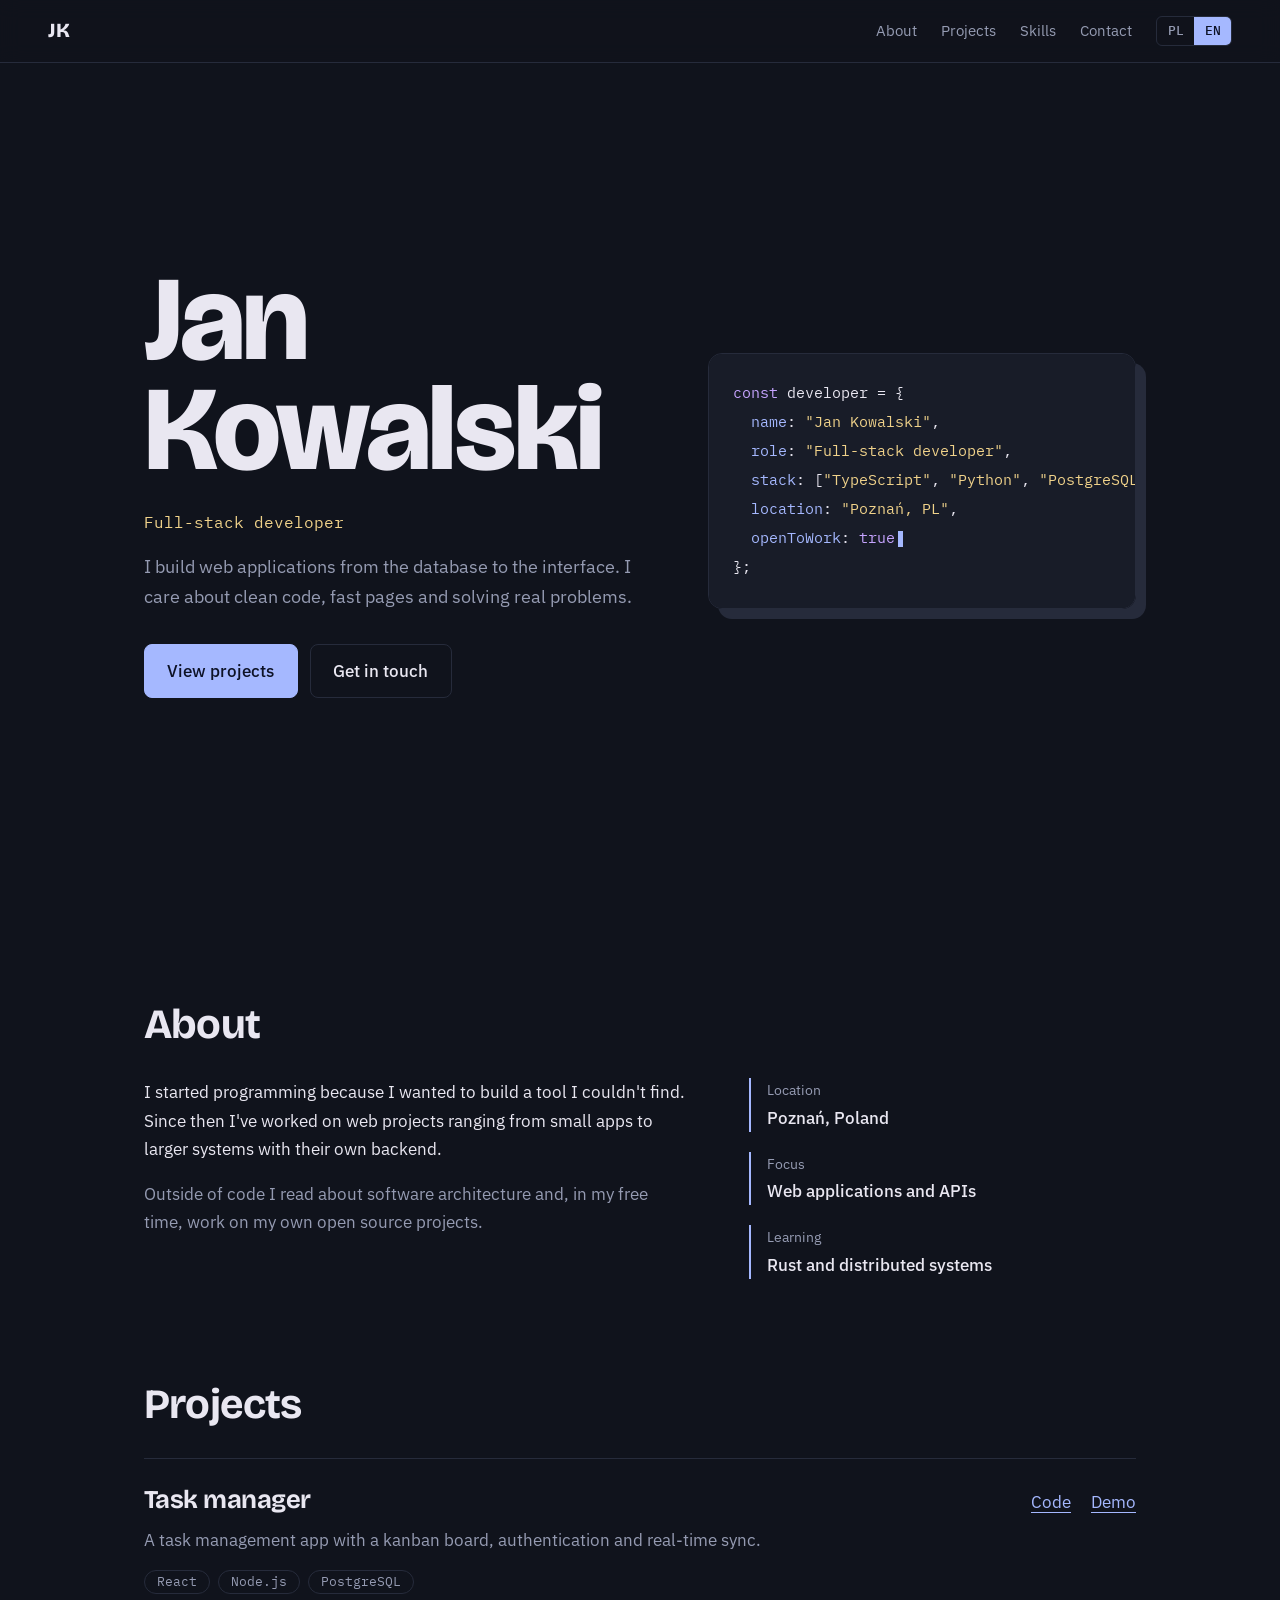
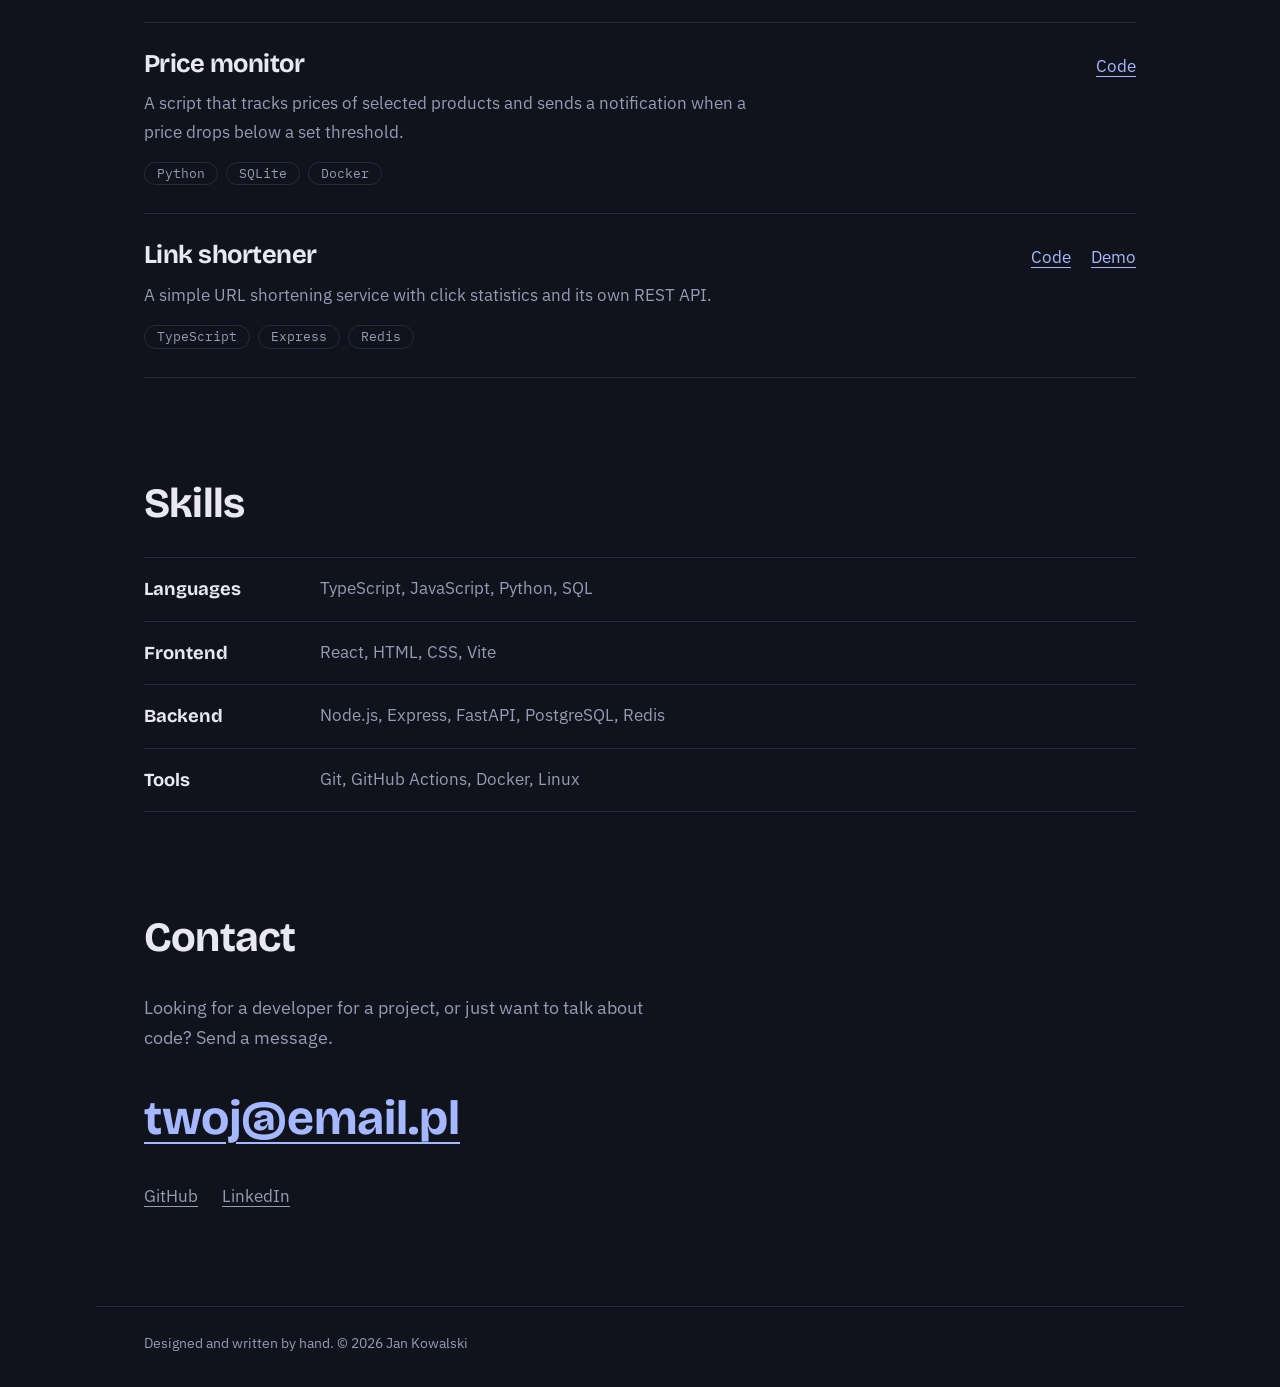
==== index.html @ 386840fb "Stronka chyba" ====
<!DOCTYPE html>
<html lang="pl">
<head>
  <meta charset="utf-8">
  <meta name="viewport" content="width=device-width, initial-scale=1">
  <title>Jan Kowalski – Full-stack developer</title>
  <meta name="description" content="Portfolio Jana Kowalskiego, full-stack developera. Projekty, umiejętności i kontakt.">
  <meta name="theme-color" content="#10131c">

  <link rel="preconnect" href="https://fonts.googleapis.com">
  <link rel="preconnect" href="https://fonts.gstatic.com" crossorigin>
  <link href="https://fonts.googleapis.com/css2?family=Bricolage+Grotesque:opsz,wght@12..96,500;12..96,700;12..96,800&family=IBM+Plex+Mono:wght@400;500&family=IBM+Plex+Sans:wght@400;500&display=swap" rel="stylesheet">
  <link rel="stylesheet" href="style.css">
</head>
<body>
  <a class="skip" href="#main" data-i18n="skip">Przejdź do treści</a>

  <header class="site-header">
    <a class="brand" href="#top">JK</a>
    <nav aria-label="Menu główne" data-i18n-aria="nav.label">
      <a href="#about" data-i18n="nav.about">O mnie</a>
      <a href="#projects" data-i18n="nav.projects">Projekty</a>
      <a href="#skills" data-i18n="nav.skills">Umiejętności</a>
      <a href="#contact" data-i18n="nav.contact">Kontakt</a>
    </nav>
    <div class="lang" role="group" aria-label="Język" data-i18n-aria="lang.label">
      <button type="button" data-lang="pl" aria-pressed="true">PL</button>
      <button type="button" data-lang="en" aria-pressed="false">EN</button>
    </div>
  </header>

  <main id="main">
    <section class="hero" id="top">
      <div class="hero-text">
        <h1>Jan<br>Kowalski</h1>
        <p class="role" data-i18n="hero.role">Full-stack developer</p>
        <p class="lead" data-i18n="hero.lead">Buduję aplikacje webowe od bazy danych po interfejs. Lubię czysty kod, szybkie strony i rozwiązywanie realnych problemów.</p>
        <div class="actions">
          <a class="btn primary" href="#projects" data-i18n="hero.cta1">Zobacz projekty</a>
          <a class="btn" href="#contact" data-i18n="hero.cta2">Napisz do mnie</a>
        </div>
      </div>

      <figure class="code" aria-label="Fragment kodu opisujący autora">
<pre><code><span class="k">const</span> <span class="v">developer</span> = {
  <span class="p">name</span>: <span class="s">"Jan Kowalski"</span>,
  <span class="p">role</span>: <span class="s">"Full-stack developer"</span>,
  <span class="p">stack</span>: [<span class="s">"TypeScript"</span>, <span class="s">"Python"</span>, <span class="s">"PostgreSQL"</span>],
  <span class="p">location</span>: <span class="s">"Poznań, PL"</span>,
  <span class="p">openToWork</span>: <span class="k">true</span><span class="caret" aria-hidden="true"></span>
};</code></pre>
      </figure>
    </section>

    <section id="about" class="block">
      <h2 data-i18n="about.title">O mnie</h2>
      <div class="about-grid">
        <div class="prose">
          <p data-i18n="about.p1">Zacząłem programować, bo chciałem sam zbudować narzędzie, którego nie mogłem znaleźć. Od tamtej pory pracuję nad projektami webowymi: od małych aplikacji po większe systemy z własnym backendem.</p>
          <p data-i18n="about.p2">Poza kodem czytam o architekturze oprogramowania, a w wolnych chwilach rozwijam własne projekty open source.</p>
        </div>
        <dl class="facts">
          <div><dt data-i18n="about.f1.l">Lokalizacja</dt><dd data-i18n="about.f1.v">Poznań, Polska</dd></div>
          <div><dt data-i18n="about.f2.l">Skupiam się na</dt><dd data-i18n="about.f2.v">Aplikacjach webowych i API</dd></div>
          <div><dt data-i18n="about.f3.l">Uczę się</dt><dd data-i18n="about.f3.v">Rust i systemów rozproszonych</dd></div>
        </dl>
      </div>
    </section>

    <section id="projects" class="block">
      <h2 data-i18n="projects.title">Projekty</h2>
      <ul class="projects">
        <li>
          <div class="proj-head">
            <h3 data-i18n="p1.title">Menedżer zadań</h3>
            <div class="links">
              <a href="https://github.com/TWOJ-LOGIN/projekt-1" target="_blank" rel="noopener" data-i18n="link.code">Kod</a>
              <a href="https://twoj-login.github.io/projekt-1" target="_blank" rel="noopener" data-i18n="link.demo">Demo</a>
            </div>
          </div>
          <p data-i18n="p1.desc">Aplikacja do zarządzania zadaniami z tablicą kanban, logowaniem i synchronizacją w czasie rzeczywistym.</p>
          <ul class="tags"><li>React</li><li>Node.js</li><li>PostgreSQL</li></ul>
        </li>
        <li>
          <div class="proj-head">
            <h3 data-i18n="p2.title">Monitor cen</h3>
            <div class="links">
              <a href="https://github.com/TWOJ-LOGIN/projekt-2" target="_blank" rel="noopener" data-i18n="link.code">Kod</a>
            </div>
          </div>
          <p data-i18n="p2.desc">Skrypt, który śledzi ceny wybranych produktów i wysyła powiadomienie, gdy cena spadnie poniżej ustalonego progu.</p>
          <ul class="tags"><li>Python</li><li>SQLite</li><li>Docker</li></ul>
        </li>
        <li>
          <div class="proj-head">
            <h3 data-i18n="p3.title">Skracacz linków</h3>
            <div class="links">
              <a href="https://github.com/TWOJ-LOGIN/projekt-3" target="_blank" rel="noopener" data-i18n="link.code">Kod</a>
              <a href="https://twoj-login.github.io/projekt-3" target="_blank" rel="noopener" data-i18n="link.demo">Demo</a>
            </div>
          </div>
          <p data-i18n="p3.desc">Prosty serwis do skracania adresów URL z statystykami kliknięć i własnym REST API.</p>
          <ul class="tags"><li>TypeScript</li><li>Express</li><li>Redis</li></ul>
        </li>
      </ul>
    </section>

    <section id="skills" class="block">
      <h2 data-i18n="skills.title">Umiejętności</h2>
      <dl class="skills">
        <div><dt data-i18n="skills.lang">Języki</dt><dd>TypeScript, JavaScript, Python, SQL</dd></div>
        <div><dt data-i18n="skills.front">Frontend</dt><dd>React, HTML, CSS, Vite</dd></div>
        <div><dt data-i18n="skills.back">Backend</dt><dd>Node.js, Express, FastAPI, PostgreSQL, Redis</dd></div>
        <div><dt data-i18n="skills.tools">Narzędzia</dt><dd>Git, GitHub Actions, Docker, Linux</dd></div>
      </dl>
    </section>

    <section id="contact" class="block contact">
      <h2 data-i18n="contact.title">Kontakt</h2>
      <p class="lead" data-i18n="contact.lead">Szukasz developera do projektu albo chcesz po prostu porozmawiać o kodzie? Napisz.</p>
      <a class="mail" href="mailto:twoj@email.pl">twoj@email.pl</a>
      <ul class="social">
        <li><a href="https://github.com/TWOJ-LOGIN" target="_blank" rel="noopener">GitHub</a></li>
        <li><a href="https://www.linkedin.com/in/TWOJ-PROFIL" target="_blank" rel="noopener">LinkedIn</a></li>
      </ul>
    </section>
  </main>

  <footer class="site-footer">
    <p><span data-i18n="footer.text">Zaprojektowane i napisane ręcznie.</span> © <span id="year">2026</span> Jan Kowalski</p>
  </footer>

  <script src="script.js"></script>
</body>
</html>
---- style.css ----
/* ---------- Tokens ---------- */
:root {
  --bg: #10131c;
  --surface: #181c28;
  --line: #262b3b;
  --text: #e9e7f1;
  --muted: #959bb2;
  --accent: #a5b8ff;
  --accent-ink: #0d1226;
  --warm: #f0d28a;

  --font-display: "Bricolage Grotesque", system-ui, sans-serif;
  --font-body: "IBM Plex Sans", system-ui, sans-serif;
  --font-mono: "IBM Plex Mono", ui-monospace, monospace;

  --gutter: clamp(1.25rem, 5vw, 3rem);
  --max: 68rem;
}

/* ---------- Base ---------- */
*, *::before, *::after { box-sizing: border-box; }

html { scroll-behavior: smooth; scroll-padding-top: 5rem; }

body {
  margin: 0;
  background: var(--bg);
  color: var(--text);
  font-family: var(--font-body);
  font-size: 1.0625rem;
  line-height: 1.65;
  -webkit-font-smoothing: antialiased;
}

h1, h2, h3 {
  font-family: var(--font-display);
  line-height: 1.05;
  margin: 0;
  letter-spacing: -0.02em;
}

p { margin: 0 0 1em; }
a { color: inherit; }

:focus-visible {
  outline: 2px solid var(--accent);
  outline-offset: 3px;
  border-radius: 2px;
}

.skip {
  position: absolute;
  left: 1rem;
  top: -4rem;
  background: var(--accent);
  color: var(--accent-ink);
  padding: 0.5rem 1rem;
  z-index: 20;
}
.skip:focus { top: 1rem; }

/* ---------- Header ---------- */
.site-header {
  position: sticky;
  top: 0;
  z-index: 10;
  display: flex;
  align-items: center;
  gap: 1.5rem;
  padding: 0.9rem var(--gutter);
  background: color-mix(in srgb, var(--bg) 88%, transparent);
  backdrop-filter: blur(10px);
  border-bottom: 1px solid var(--line);
}

.brand {
  font-family: var(--font-display);
  font-weight: 800;
  font-size: 1.25rem;
  text-decoration: none;
  margin-right: auto;
}

.site-header nav { display: flex; gap: 1.5rem; }
.site-header nav a {
  text-decoration: none;
  color: var(--muted);
  font-size: 0.95rem;
  transition: color 0.15s;
}
.site-header nav a:hover { color: var(--text); }

.lang { display: flex; border: 1px solid var(--line); border-radius: 6px; overflow: hidden; }
.lang button {
  font: 500 0.8rem var(--font-mono);
  background: transparent;
  color: var(--muted);
  border: 0;
  padding: 0.35rem 0.65rem;
  cursor: pointer;
}
.lang button[aria-pressed="true"] { background: var(--accent); color: var(--accent-ink); }

/* ---------- Layout ---------- */
main, .site-footer { max-width: var(--max); margin: 0 auto; padding: 0 var(--gutter); }

.block { padding: clamp(3.5rem, 9vw, 6.5rem) 0 0; }
.block > h2 {
  font-size: clamp(1.9rem, 4vw, 2.6rem);
  margin-bottom: 2rem;
}

/* ---------- Hero ---------- */
.hero {
  display: grid;
  grid-template-columns: 1.15fr 1fr;
  gap: clamp(2rem, 6vw, 4.5rem);
  align-items: center;
  min-height: calc(100svh - 4rem);
  padding: 3rem 0;
}

.hero h1 {
  font-size: clamp(3.6rem, 11vw, 7.5rem);
  font-weight: 800;
  line-height: 0.92;
}

.role {
  font-family: var(--font-mono);
  color: var(--warm);
  font-size: 1rem;
  margin: 1.5rem 0 1rem;
}

.lead { max-width: 34rem; color: var(--muted); font-size: 1.15rem; }

.actions { display: flex; flex-wrap: wrap; gap: 0.75rem; margin-top: 2rem; }

.btn {
  display: inline-block;
  padding: 0.75rem 1.4rem;
  border: 1px solid var(--line);
  border-radius: 8px;
  text-decoration: none;
  font-weight: 500;
  transition: border-color 0.15s, transform 0.15s;
}
.btn:hover { border-color: var(--accent); }
.btn.primary { background: var(--accent); border-color: var(--accent); color: var(--accent-ink); }
.btn.primary:hover { transform: translateY(-2px); }

/* Code card: the one memorable element */
.code {
  margin: 0;
  background: var(--surface);
  border: 1px solid var(--line);
  border-radius: 14px;
  padding: 1.6rem 1.5rem;
  box-shadow: 10px 10px 0 var(--line);
  overflow-x: auto;
}
.code pre { margin: 0; }
.code code {
  font-family: var(--font-mono);
  font-size: clamp(0.8rem, 1.6vw, 0.95rem);
  line-height: 1.8;
  white-space: pre;
}
.code .k { color: #c6a4ff; }
.code .v { color: var(--text); }
.code .p { color: var(--accent); }
.code .s { color: var(--warm); }

.caret {
  display: inline-block;
  width: 0.55ch;
  height: 1.1em;
  margin-left: 0.3ch;
  background: var(--accent);
  vertical-align: text-bottom;
  animation: blink 1.1s steps(1) infinite;
}
@keyframes blink { 50% { opacity: 0; } }

/* ---------- About ---------- */
.about-grid {
  display: grid;
  grid-template-columns: 1.4fr 1fr;
  gap: clamp(2rem, 6vw, 4rem);
}
.prose { max-width: 38rem; }
.prose p { color: var(--muted); }
.prose p:first-child { color: var(--text); }

.facts { margin: 0; display: grid; gap: 1.25rem; align-content: start; }
.facts div { border-left: 2px solid var(--accent); padding-left: 1rem; }
.facts dt { color: var(--muted); font-size: 0.9rem; }
.facts dd { margin: 0.1rem 0 0; font-weight: 500; }

/* ---------- Projects ---------- */
.projects { list-style: none; margin: 0; padding: 0; }
.projects > li {
  padding: 1.75rem 0;
  border-top: 1px solid var(--line);
}
.projects > li:last-child { border-bottom: 1px solid var(--line); }

.proj-head {
  display: flex;
  justify-content: space-between;
  align-items: baseline;
  gap: 1rem;
  flex-wrap: wrap;
  margin-bottom: 0.6rem;
}
.proj-head h3 { font-size: 1.6rem; }

.links { display: flex; gap: 1.25rem; }
.links a {
  color: var(--accent);
  text-underline-offset: 4px;
}
.links a:hover { color: var(--text); }

.projects p { color: var(--muted); max-width: 40rem; margin-bottom: 1rem; }

.tags { list-style: none; display: flex; flex-wrap: wrap; gap: 0.5rem; margin: 0; padding: 0; }
.tags li {
  font: 400 0.8rem var(--font-mono);
  color: var(--muted);
  border: 1px solid var(--line);
  border-radius: 999px;
  padding: 0.15rem 0.75rem;
}

/* ---------- Skills ---------- */
.skills { margin: 0; display: grid; }
.skills div {
  display: grid;
  grid-template-columns: 10rem 1fr;
  gap: 1rem;
  padding: 1rem 0;
  border-top: 1px solid var(--line);
}
.skills div:last-child { border-bottom: 1px solid var(--line); }
.skills dt { font-family: var(--font-display); font-weight: 700; font-size: 1.15rem; }
.skills dd { margin: 0; color: var(--muted); }

/* ---------- Contact ---------- */
.contact { padding-bottom: clamp(3.5rem, 9vw, 6rem); }
.mail {
  display: inline-block;
  font-family: var(--font-display);
  font-weight: 700;
  font-size: clamp(1.6rem, 5vw, 3rem);
  color: var(--accent);
  text-underline-offset: 8px;
  text-decoration-thickness: 2px;
  margin: 0.5rem 0 1.5rem;
  word-break: break-all;
}
.mail:hover { color: var(--text); }

.social { list-style: none; display: flex; gap: 1.5rem; margin: 0; padding: 0; }
.social a { color: var(--muted); text-underline-offset: 4px; }
.social a:hover { color: var(--text); }

/* ---------- Footer ---------- */
.site-footer { border-top: 1px solid var(--line); padding-top: 1.5rem; padding-bottom: 2rem; }
.site-footer p { color: var(--muted); font-size: 0.9rem; margin: 0; }

/* ---------- Responsive ---------- */
@media (max-width: 52rem) {
  .hero { grid-template-columns: 1fr; min-height: 0; padding-top: 2.5rem; }
  .about-grid { grid-template-columns: 1fr; }
  .skills div { grid-template-columns: 1fr; gap: 0.25rem; }
}

@media (max-width: 40rem) {
  .site-header nav { display: none; }
}

@media (prefers-reduced-motion: reduce) {
  html { scroll-behavior: auto; }
  .caret { animation: none; }
  .btn { transition: none; }
}
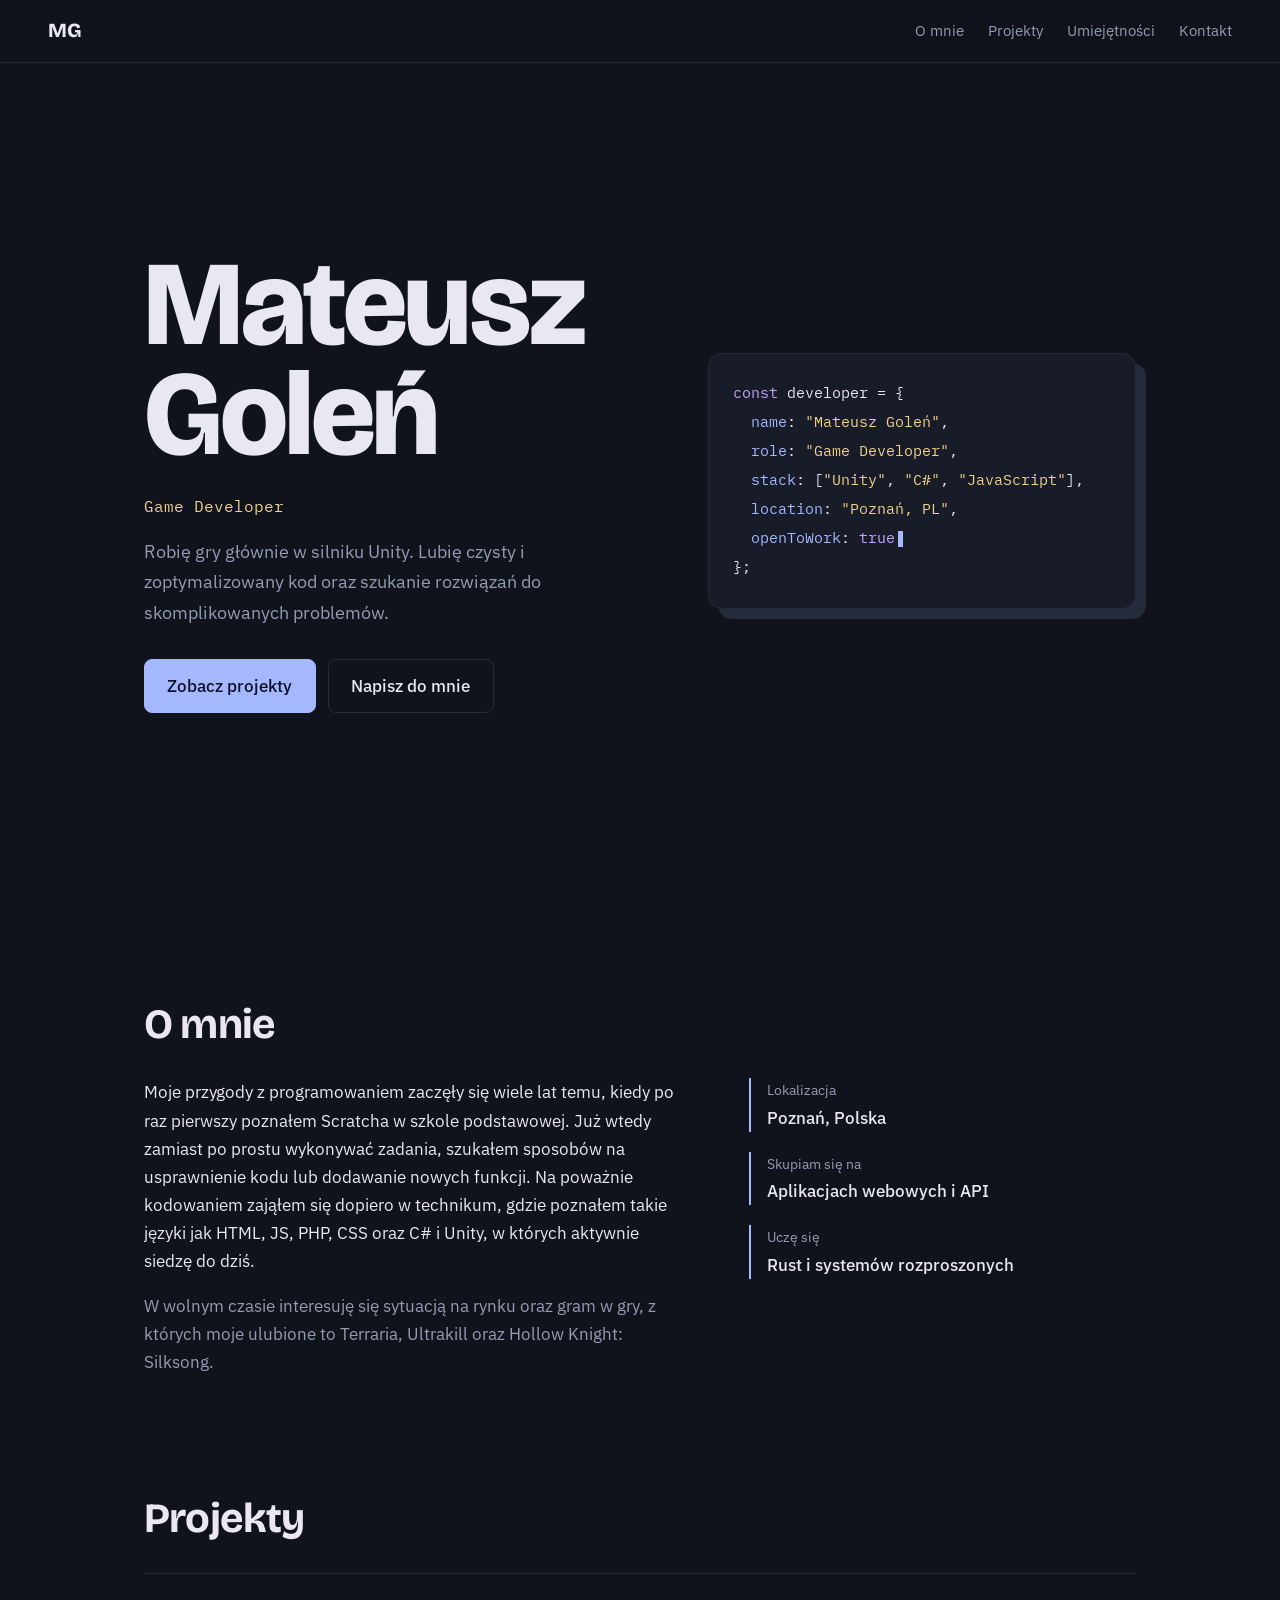
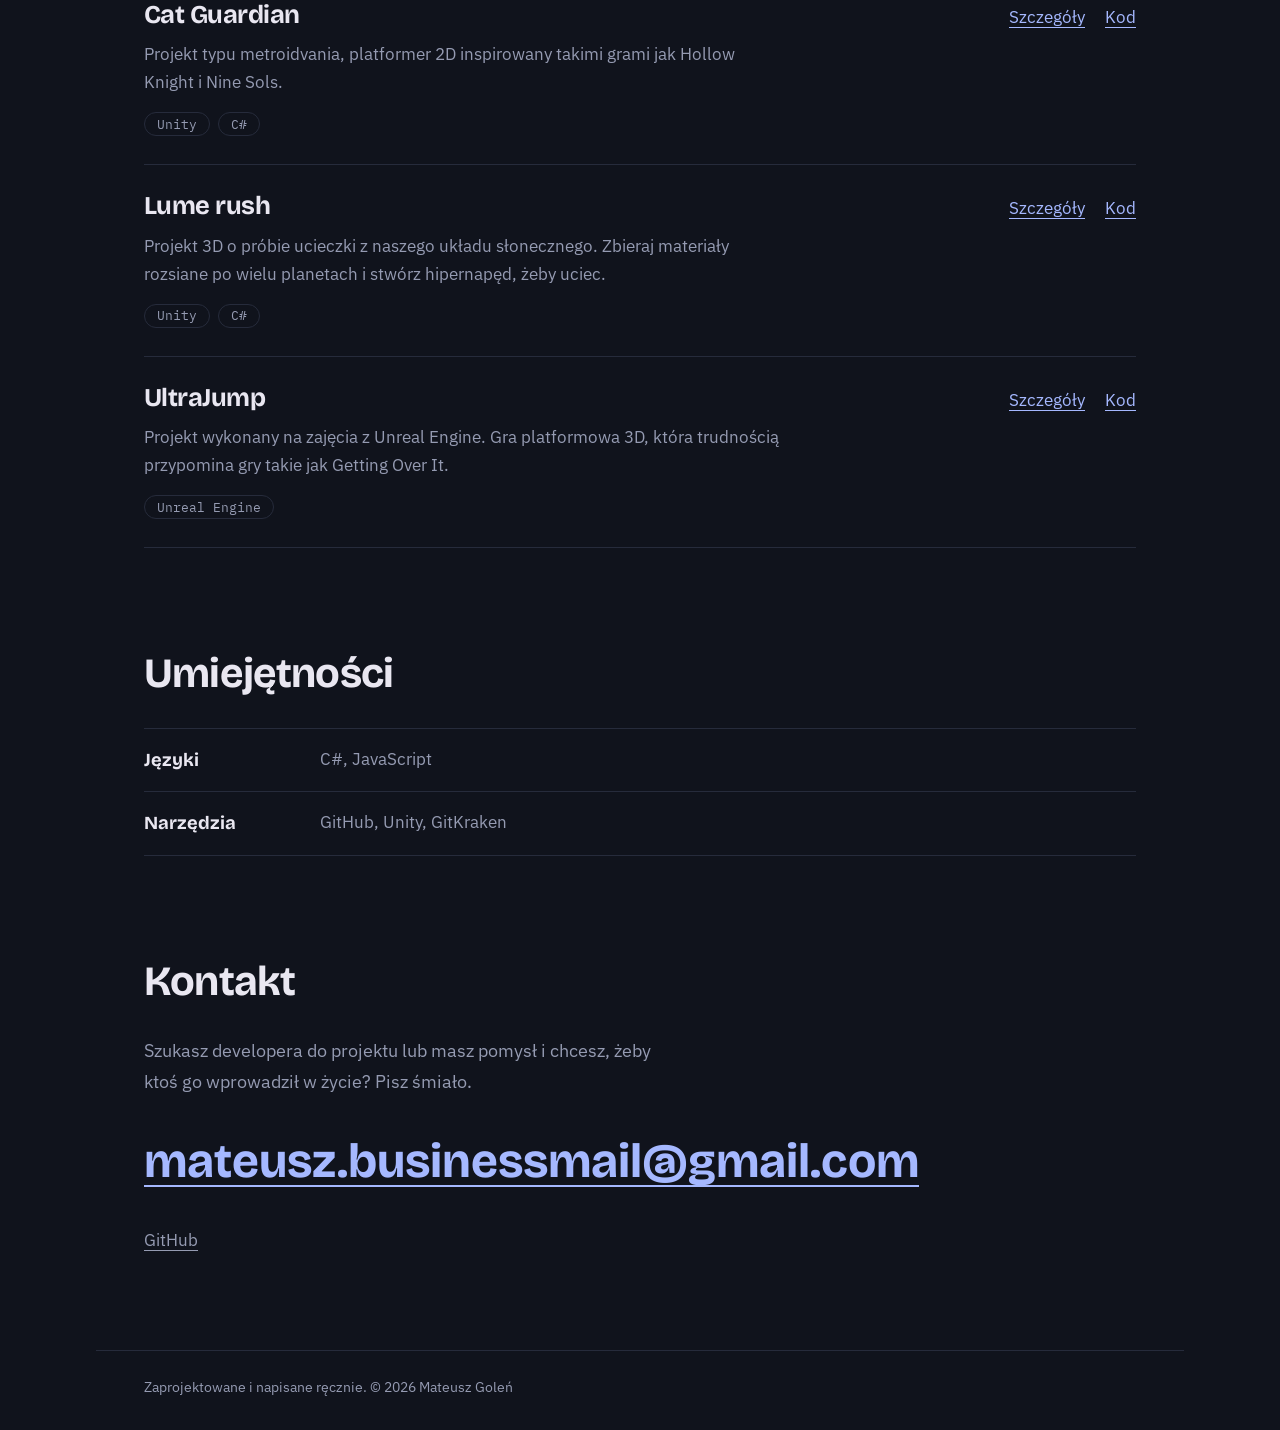
==== commit 8cc84a76: "Poprawki" ====
--- a/index.html
+++ b/index.html
@@ -3,8 +3,8 @@
 <head>
   <meta charset="utf-8">
   <meta name="viewport" content="width=device-width, initial-scale=1">
-  <title>Jan Kowalski – Full-stack developer</title>
-  <meta name="description" content="Portfolio Jana Kowalskiego, full-stack developera. Projekty, umiejętności i kontakt.">
+  <title>Mateusz Goleń – Game Developer</title>
+  <meta name="description" content="Portfolio Mateusza Goleń, game developera. Gry tworzone głównie w Unity. Projekty, umiejętności i kontakt.">
   <meta name="theme-color" content="#10131c">
 
   <link rel="preconnect" href="https://fonts.googleapis.com">
@@ -13,39 +13,35 @@
   <link rel="stylesheet" href="style.css">
 </head>
 <body>
-  <a class="skip" href="#main" data-i18n="skip">Przejdź do treści</a>
+  <a class="skip" href="#main">Przejdź do treści</a>
 
   <header class="site-header">
-    <a class="brand" href="#top">JK</a>
-    <nav aria-label="Menu główne" data-i18n-aria="nav.label">
-      <a href="#about" data-i18n="nav.about">O mnie</a>
-      <a href="#projects" data-i18n="nav.projects">Projekty</a>
-      <a href="#skills" data-i18n="nav.skills">Umiejętności</a>
-      <a href="#contact" data-i18n="nav.contact">Kontakt</a>
+    <a class="brand" href="#top">MG</a>
+    <nav aria-label="Menu główne">
+      <a href="#about">O mnie</a>
+      <a href="#projects">Projekty</a>
+      <a href="#skills">Umiejętności</a>
+      <a href="#contact">Kontakt</a>
     </nav>
-    <div class="lang" role="group" aria-label="Język" data-i18n-aria="lang.label">
-      <button type="button" data-lang="pl" aria-pressed="true">PL</button>
-      <button type="button" data-lang="en" aria-pressed="false">EN</button>
-    </div>
   </header>
 
   <main id="main">
     <section class="hero" id="top">
       <div class="hero-text">
-        <h1>Jan<br>Kowalski</h1>
-        <p class="role" data-i18n="hero.role">Full-stack developer</p>
-        <p class="lead" data-i18n="hero.lead">Buduję aplikacje webowe od bazy danych po interfejs. Lubię czysty kod, szybkie strony i rozwiązywanie realnych problemów.</p>
+        <h1>Mateusz<br>Goleń</h1>
+        <p class="role">Game Developer</p>
+        <p class="lead">Robię gry głównie w silniku Unity. Lubię czysty i zoptymalizowany kod oraz szukanie rozwiązań do skomplikowanych problemów.</p>
         <div class="actions">
-          <a class="btn primary" href="#projects" data-i18n="hero.cta1">Zobacz projekty</a>
-          <a class="btn" href="#contact" data-i18n="hero.cta2">Napisz do mnie</a>
+          <a class="btn primary" href="#projects">Zobacz projekty</a>
+          <a class="btn" href="#contact">Napisz do mnie</a>
         </div>
       </div>
 
       <figure class="code" aria-label="Fragment kodu opisujący autora">
 <pre><code><span class="k">const</span> <span class="v">developer</span> = {
-  <span class="p">name</span>: <span class="s">"Jan Kowalski"</span>,
-  <span class="p">role</span>: <span class="s">"Full-stack developer"</span>,
-  <span class="p">stack</span>: [<span class="s">"TypeScript"</span>, <span class="s">"Python"</span>, <span class="s">"PostgreSQL"</span>],
+  <span class="p">name</span>: <span class="s">"Mateusz Goleń"</span>,
+  <span class="p">role</span>: <span class="s">"Game Developer"</span>,
+  <span class="p">stack</span>: [<span class="s">"Unity"</span>, <span class="s">"C#"</span>, <span class="s">"JavaScript"</span>],
   <span class="p">location</span>: <span class="s">"Poznań, PL"</span>,
   <span class="p">openToWork</span>: <span class="k">true</span><span class="caret" aria-hidden="true"></span>
 };</code></pre>
@@ -53,81 +49,79 @@
     </section>
 
     <section id="about" class="block">
-      <h2 data-i18n="about.title">O mnie</h2>
+      <h2>O mnie</h2>
       <div class="about-grid">
         <div class="prose">
-          <p data-i18n="about.p1">Zacząłem programować, bo chciałem sam zbudować narzędzie, którego nie mogłem znaleźć. Od tamtej pory pracuję nad projektami webowymi: od małych aplikacji po większe systemy z własnym backendem.</p>
-          <p data-i18n="about.p2">Poza kodem czytam o architekturze oprogramowania, a w wolnych chwilach rozwijam własne projekty open source.</p>
+          <p>Moje przygody z programowaniem zaczęły się wiele lat temu, kiedy po raz pierwszy poznałem Scratcha w szkole podstawowej. Już wtedy zamiast po prostu wykonywać zadania, szukałem sposobów na usprawnienie kodu lub dodawanie nowych funkcji. Na poważnie kodowaniem zająłem się dopiero w technikum, gdzie poznałem takie języki jak HTML, JS, PHP, CSS oraz C# i Unity, w których aktywnie siedzę do dziś.</p>
+          <p>W wolnym czasie interesuję się sytuacją na rynku oraz gram w gry, z których moje ulubione to Terraria, Ultrakill oraz Hollow Knight: Silksong.</p>
         </div>
         <dl class="facts">
-          <div><dt data-i18n="about.f1.l">Lokalizacja</dt><dd data-i18n="about.f1.v">Poznań, Polska</dd></div>
-          <div><dt data-i18n="about.f2.l">Skupiam się na</dt><dd data-i18n="about.f2.v">Aplikacjach webowych i API</dd></div>
-          <div><dt data-i18n="about.f3.l">Uczę się</dt><dd data-i18n="about.f3.v">Rust i systemów rozproszonych</dd></div>
+          <div><dt>Lokalizacja</dt><dd>Poznań, Polska</dd></div>
+          <div><dt>Skupiam się na</dt><dd>Aplikacjach webowych i API</dd></div>
+          <div><dt>Uczę się</dt><dd>Rust i systemów rozproszonych</dd></div>
         </dl>
       </div>
     </section>
 
     <section id="projects" class="block">
-      <h2 data-i18n="projects.title">Projekty</h2>
+      <h2>Projekty</h2>
       <ul class="projects">
         <li>
           <div class="proj-head">
-            <h3 data-i18n="p1.title">Menedżer zadań</h3>
+            <h3>Cat Guardian</h3>
             <div class="links">
-              <a href="https://github.com/TWOJ-LOGIN/projekt-1" target="_blank" rel="noopener" data-i18n="link.code">Kod</a>
-              <a href="https://twoj-login.github.io/projekt-1" target="_blank" rel="noopener" data-i18n="link.demo">Demo</a>
+              <a class="more" href="projects/cat-guardian.html" aria-label="Szczegóły projektu Cat Guardian">Szczegóły</a>
+              <a href="https://gitlab.com/wokun/cat-guardian-the-game" target="_blank" rel="noopener">Kod</a>
             </div>
           </div>
-          <p data-i18n="p1.desc">Aplikacja do zarządzania zadaniami z tablicą kanban, logowaniem i synchronizacją w czasie rzeczywistym.</p>
-          <ul class="tags"><li>React</li><li>Node.js</li><li>PostgreSQL</li></ul>
+          <p>Projekt typu metroidvania, platformer 2D inspirowany takimi grami jak Hollow Knight i Nine Sols.</p>
+          <ul class="tags"><li>Unity</li><li>C#</li></ul>
         </li>
         <li>
           <div class="proj-head">
-            <h3 data-i18n="p2.title">Monitor cen</h3>
+            <h3>Lume rush</h3>
             <div class="links">
-              <a href="https://github.com/TWOJ-LOGIN/projekt-2" target="_blank" rel="noopener" data-i18n="link.code">Kod</a>
+              <a class="more" href="projects/lume-rush.html" aria-label="Szczegóły projektu Lume rush">Szczegóły</a>
+              <a href="https://gitlab.com/Rumsse/evacuation" target="_blank" rel="noopener">Kod</a>
             </div>
           </div>
-          <p data-i18n="p2.desc">Skrypt, który śledzi ceny wybranych produktów i wysyła powiadomienie, gdy cena spadnie poniżej ustalonego progu.</p>
-          <ul class="tags"><li>Python</li><li>SQLite</li><li>Docker</li></ul>
+          <p>Projekt 3D o próbie ucieczki z naszego układu słonecznego. Zbieraj materiały rozsiane po wielu planetach i stwórz hipernapęd, żeby uciec.</p>
+          <ul class="tags"><li>Unity</li><li>C#</li></ul>
         </li>
         <li>
           <div class="proj-head">
-            <h3 data-i18n="p3.title">Skracacz linków</h3>
+            <h3>UltraJump</h3>
             <div class="links">
-              <a href="https://github.com/TWOJ-LOGIN/projekt-3" target="_blank" rel="noopener" data-i18n="link.code">Kod</a>
-              <a href="https://twoj-login.github.io/projekt-3" target="_blank" rel="noopener" data-i18n="link.demo">Demo</a>
+              <a class="more" href="projects/ultrajump.html" aria-label="Szczegóły projektu UltraJump">Szczegóły</a>
+              <a href="https://gitlab.com/Rumsse/unrealengineproject" target="_blank" rel="noopener">Kod</a>
             </div>
           </div>
-          <p data-i18n="p3.desc">Prosty serwis do skracania adresów URL z statystykami kliknięć i własnym REST API.</p>
-          <ul class="tags"><li>TypeScript</li><li>Express</li><li>Redis</li></ul>
+          <p>Projekt wykonany na zajęcia z Unreal Engine. Gra platformowa 3D, która trudnością przypomina gry takie jak Getting Over It.</p>
+          <ul class="tags"><li>Unreal Engine</li></ul>
         </li>
       </ul>
     </section>
 
     <section id="skills" class="block">
-      <h2 data-i18n="skills.title">Umiejętności</h2>
+      <h2>Umiejętności</h2>
       <dl class="skills">
-        <div><dt data-i18n="skills.lang">Języki</dt><dd>TypeScript, JavaScript, Python, SQL</dd></div>
-        <div><dt data-i18n="skills.front">Frontend</dt><dd>React, HTML, CSS, Vite</dd></div>
-        <div><dt data-i18n="skills.back">Backend</dt><dd>Node.js, Express, FastAPI, PostgreSQL, Redis</dd></div>
-        <div><dt data-i18n="skills.tools">Narzędzia</dt><dd>Git, GitHub Actions, Docker, Linux</dd></div>
+        <div><dt>Języki</dt><dd>C#, JavaScript</dd></div>
+        <div><dt>Narzędzia</dt><dd>GitHub, Unity, GitKraken</dd></div>
       </dl>
     </section>
 
     <section id="contact" class="block contact">
-      <h2 data-i18n="contact.title">Kontakt</h2>
-      <p class="lead" data-i18n="contact.lead">Szukasz developera do projektu albo chcesz po prostu porozmawiać o kodzie? Napisz.</p>
-      <a class="mail" href="mailto:twoj@email.pl">twoj@email.pl</a>
+      <h2>Kontakt</h2>
+      <p class="lead">Szukasz developera do projektu lub masz pomysł i chcesz, żeby ktoś go wprowadził w życie? Pisz śmiało.</p>
+      <a class="mail" href="mailto:mateusz.businessmail@gmail.com">mateusz.businessmail@gmail.com</a>
       <ul class="social">
-        <li><a href="https://github.com/TWOJ-LOGIN" target="_blank" rel="noopener">GitHub</a></li>
-        <li><a href="https://www.linkedin.com/in/TWOJ-PROFIL" target="_blank" rel="noopener">LinkedIn</a></li>
+        <li><a href="https://github.com/MatieuszG/Portfolio" target="_blank" rel="noopener">GitHub</a></li>
       </ul>
     </section>
   </main>
 
   <footer class="site-footer">
-    <p><span data-i18n="footer.text">Zaprojektowane i napisane ręcznie.</span> © <span id="year">2026</span> Jan Kowalski</p>
+    <p>Zaprojektowane i napisane ręcznie. © <span id="year">2026</span> Mateusz Goleń</p>
   </footer>
 
   <script src="script.js"></script>
--- a/style.css
+++ b/style.css
@@ -266,6 +266,64 @@
 .social a { color: var(--muted); text-underline-offset: 4px; }
 .social a:hover { color: var(--text); }
 
+/* ---------- Project rows: the whole row opens the detail page ---------- */
+.projects > li { position: relative; }
+.projects > li h3 { transition: color 0.15s; }
+.projects > li:hover h3 { color: var(--accent); }
+.links a.more::after { content: ""; position: absolute; inset: 0; }
+.links a:not(.more) { position: relative; z-index: 1; }
+
+/* ---------- Project detail pages ---------- */
+.project-page { padding-top: 2.5rem; padding-bottom: 1rem; }
+
+.back {
+  display: inline-block;
+  color: var(--muted);
+  text-underline-offset: 4px;
+  margin-bottom: 2rem;
+}
+.back:hover { color: var(--text); }
+
+.project-page h1 {
+  font-size: clamp(2.8rem, 9vw, 5.5rem);
+  font-weight: 800;
+  line-height: 0.95;
+  margin-bottom: 1.25rem;
+}
+.project-page .tags { margin-top: 1.5rem; }
+
+.facts.inline {
+  grid-template-columns: repeat(auto-fit, minmax(10rem, 1fr));
+  margin-top: 2rem;
+}
+.facts a { color: var(--accent); text-underline-offset: 4px; }
+.facts a:hover { color: var(--text); }
+
+/* Media: images, GIFs, clips and YouTube embeds */
+.media { margin: 2rem 0; }
+.media img,
+.media video {
+  display: block;
+  width: 100%;
+  height: auto;
+  border: 1px solid var(--line);
+  border-radius: 12px;
+}
+.media.video { aspect-ratio: 16 / 9; }
+.media.video iframe {
+  width: 100%;
+  height: 100%;
+  border: 1px solid var(--line);
+  border-radius: 12px;
+}
+.media figcaption { color: var(--muted); font-size: 0.9rem; margin-top: 0.6rem; }
+.media-grid {
+  display: grid;
+  grid-template-columns: repeat(auto-fit, minmax(18rem, 1fr));
+  gap: 1.5rem;
+}
+.media-grid .media { margin: 0; }
+
 /* ---------- Footer ---------- */
 .site-footer { border-top: 1px solid var(--line); padding-top: 1.5rem; padding-bottom: 2rem; }
 .site-footer p { color: var(--muted); font-size: 0.9rem; margin: 0; }
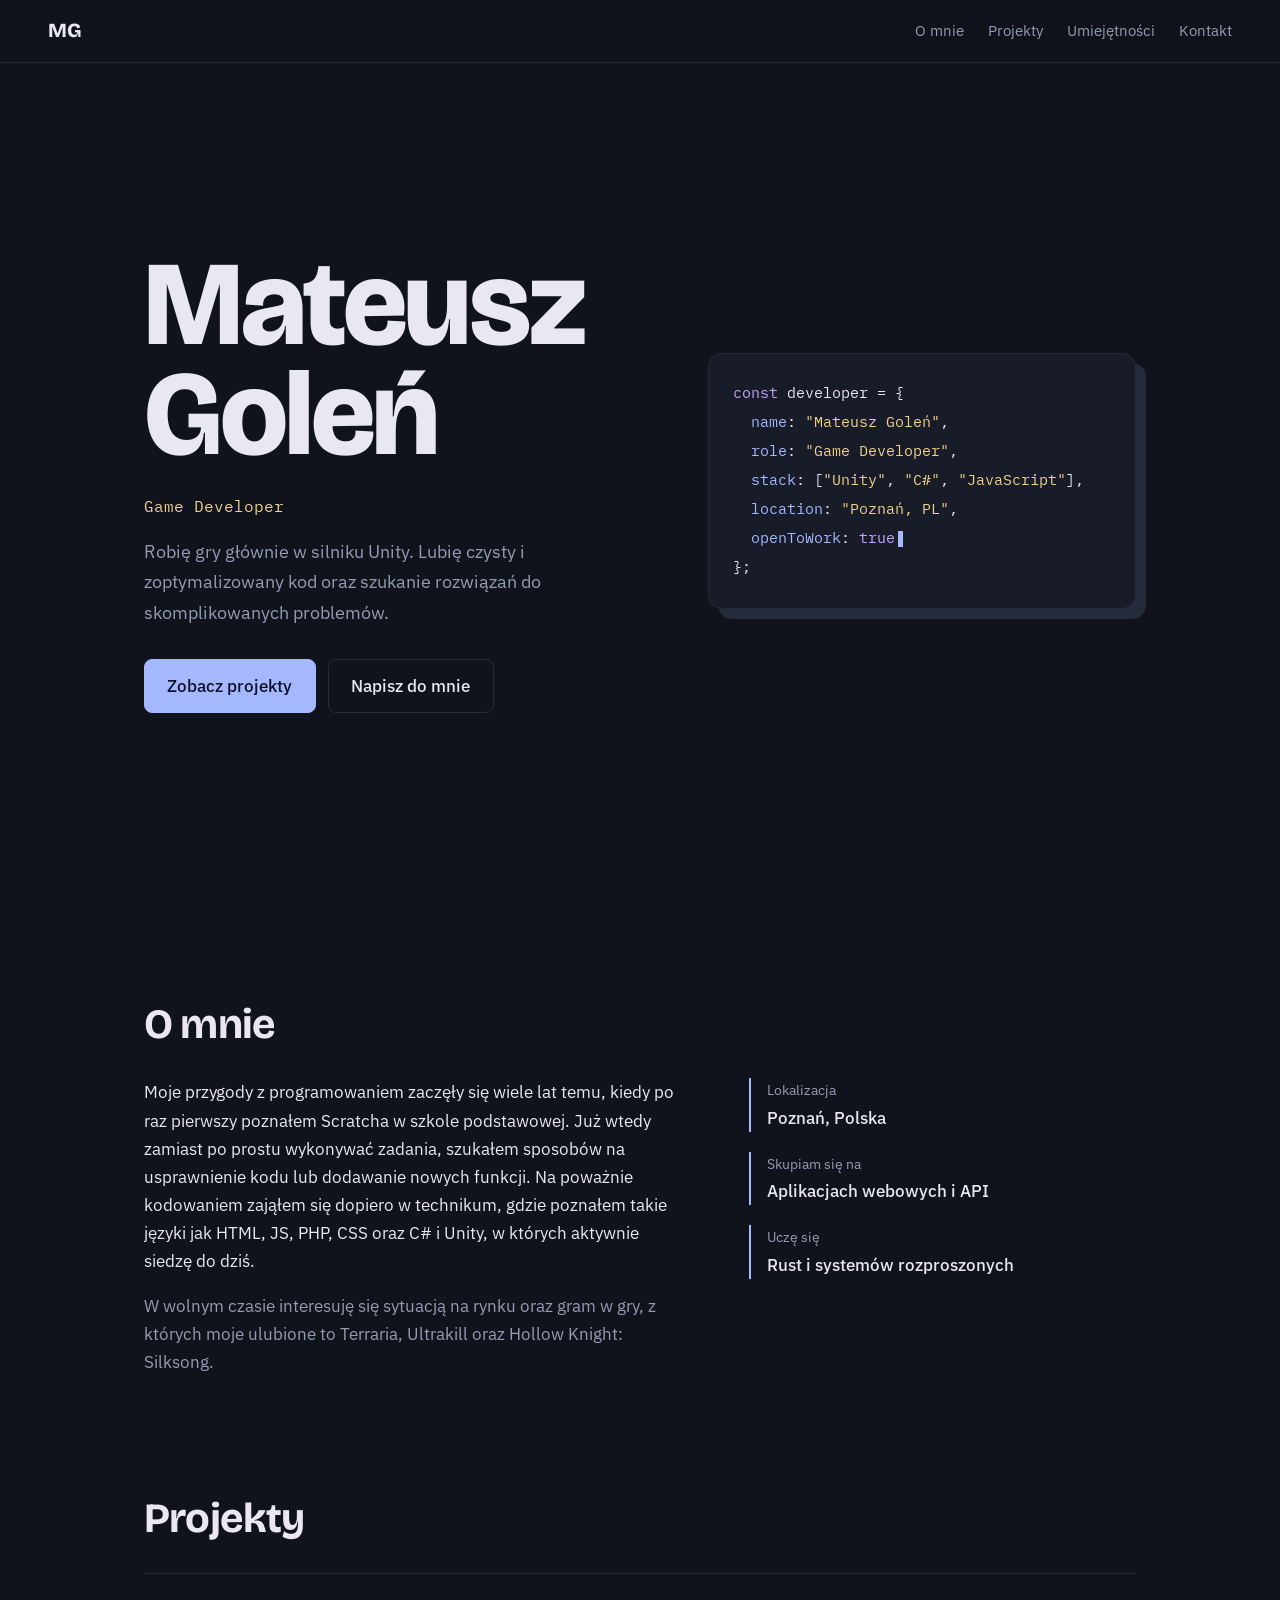
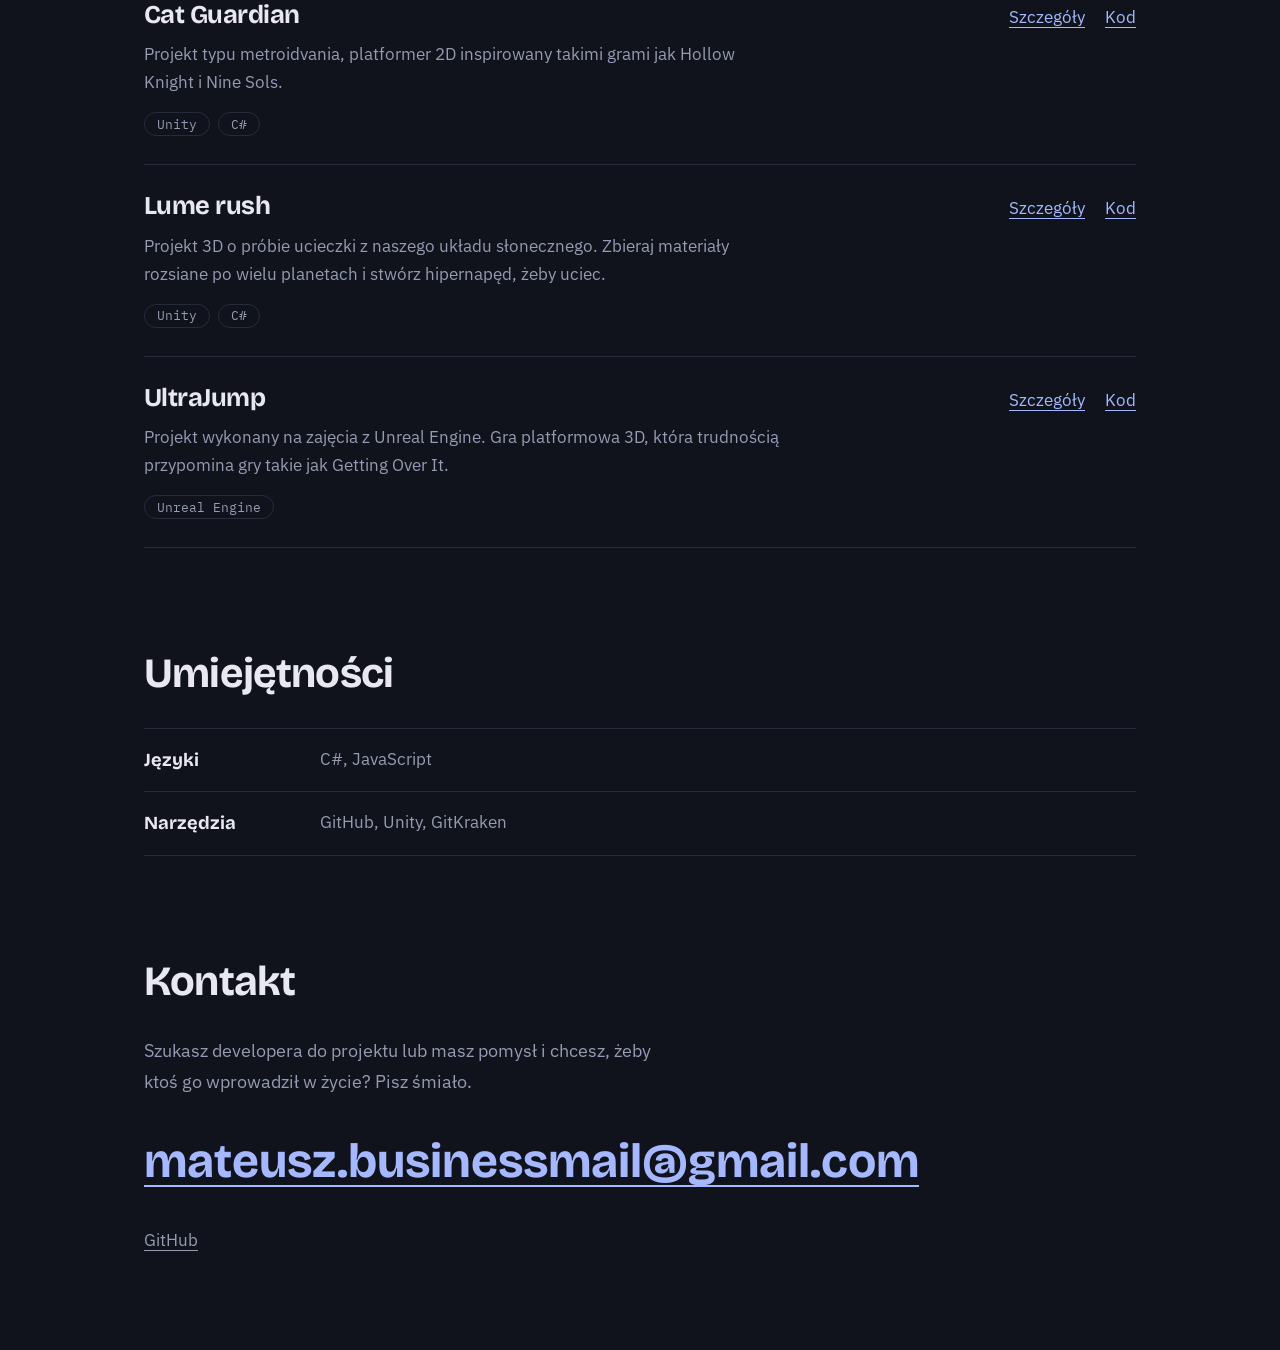
==== commit d7923346: "Quick change" ====
--- a/index.html
+++ b/index.html
@@ -120,10 +120,6 @@
     </section>
   </main>
 
-  <footer class="site-footer">
-    <p>Zaprojektowane i napisane ręcznie. © <span id="year">2026</span> Mateusz Goleń</p>
-  </footer>
-
   <script src="script.js"></script>
 </body>
 </html>
